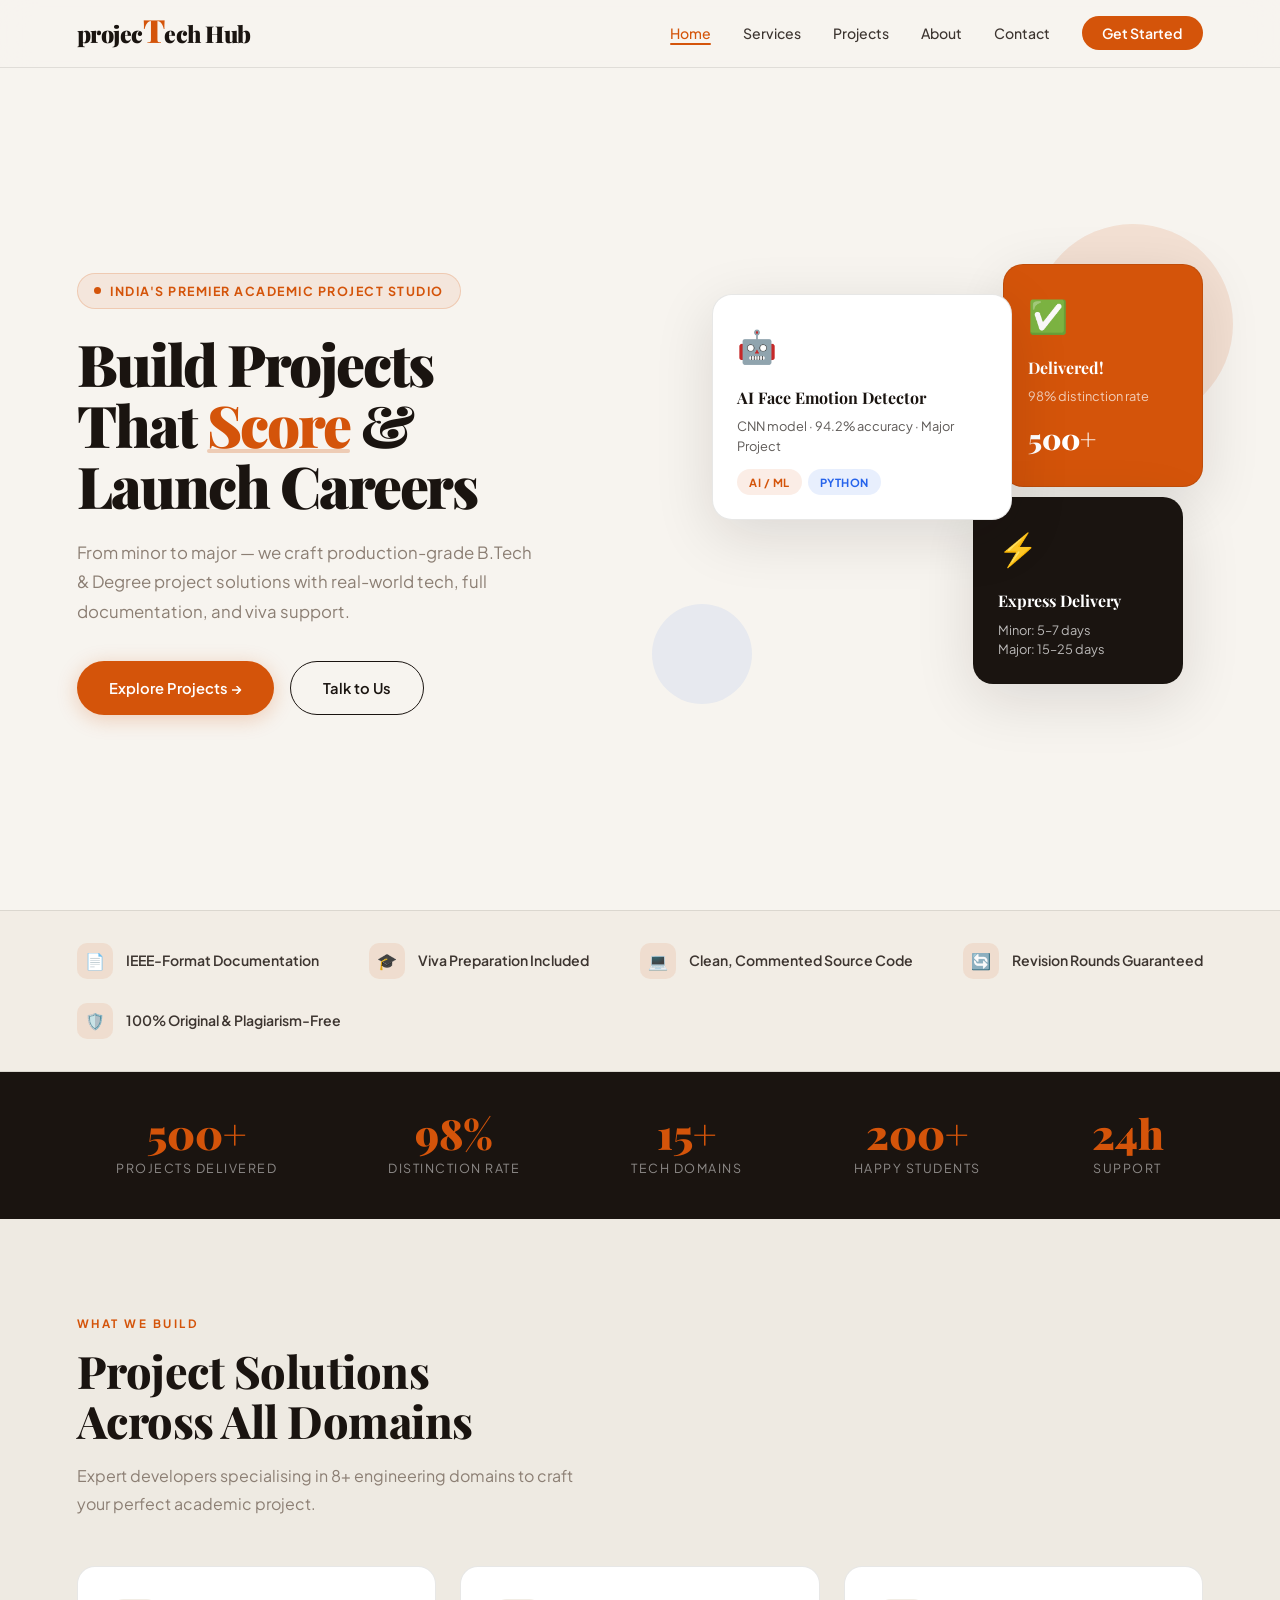
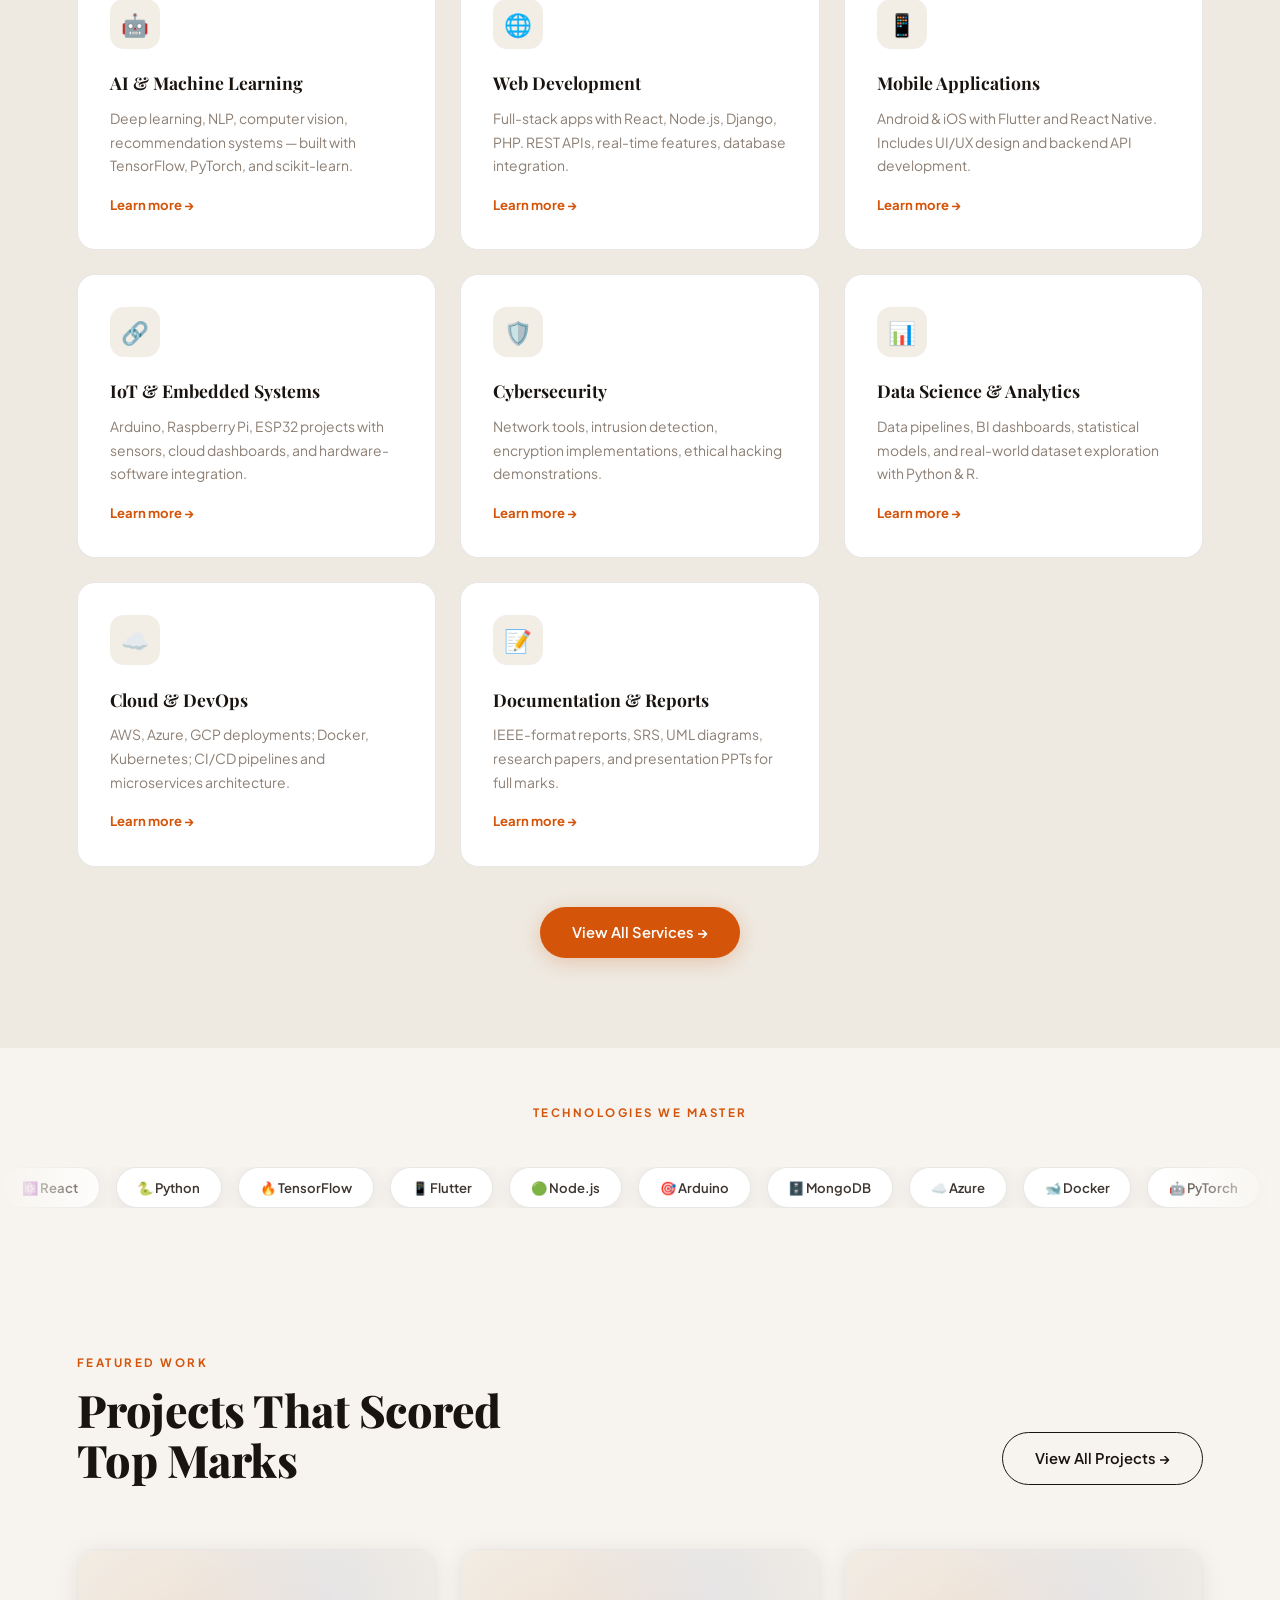
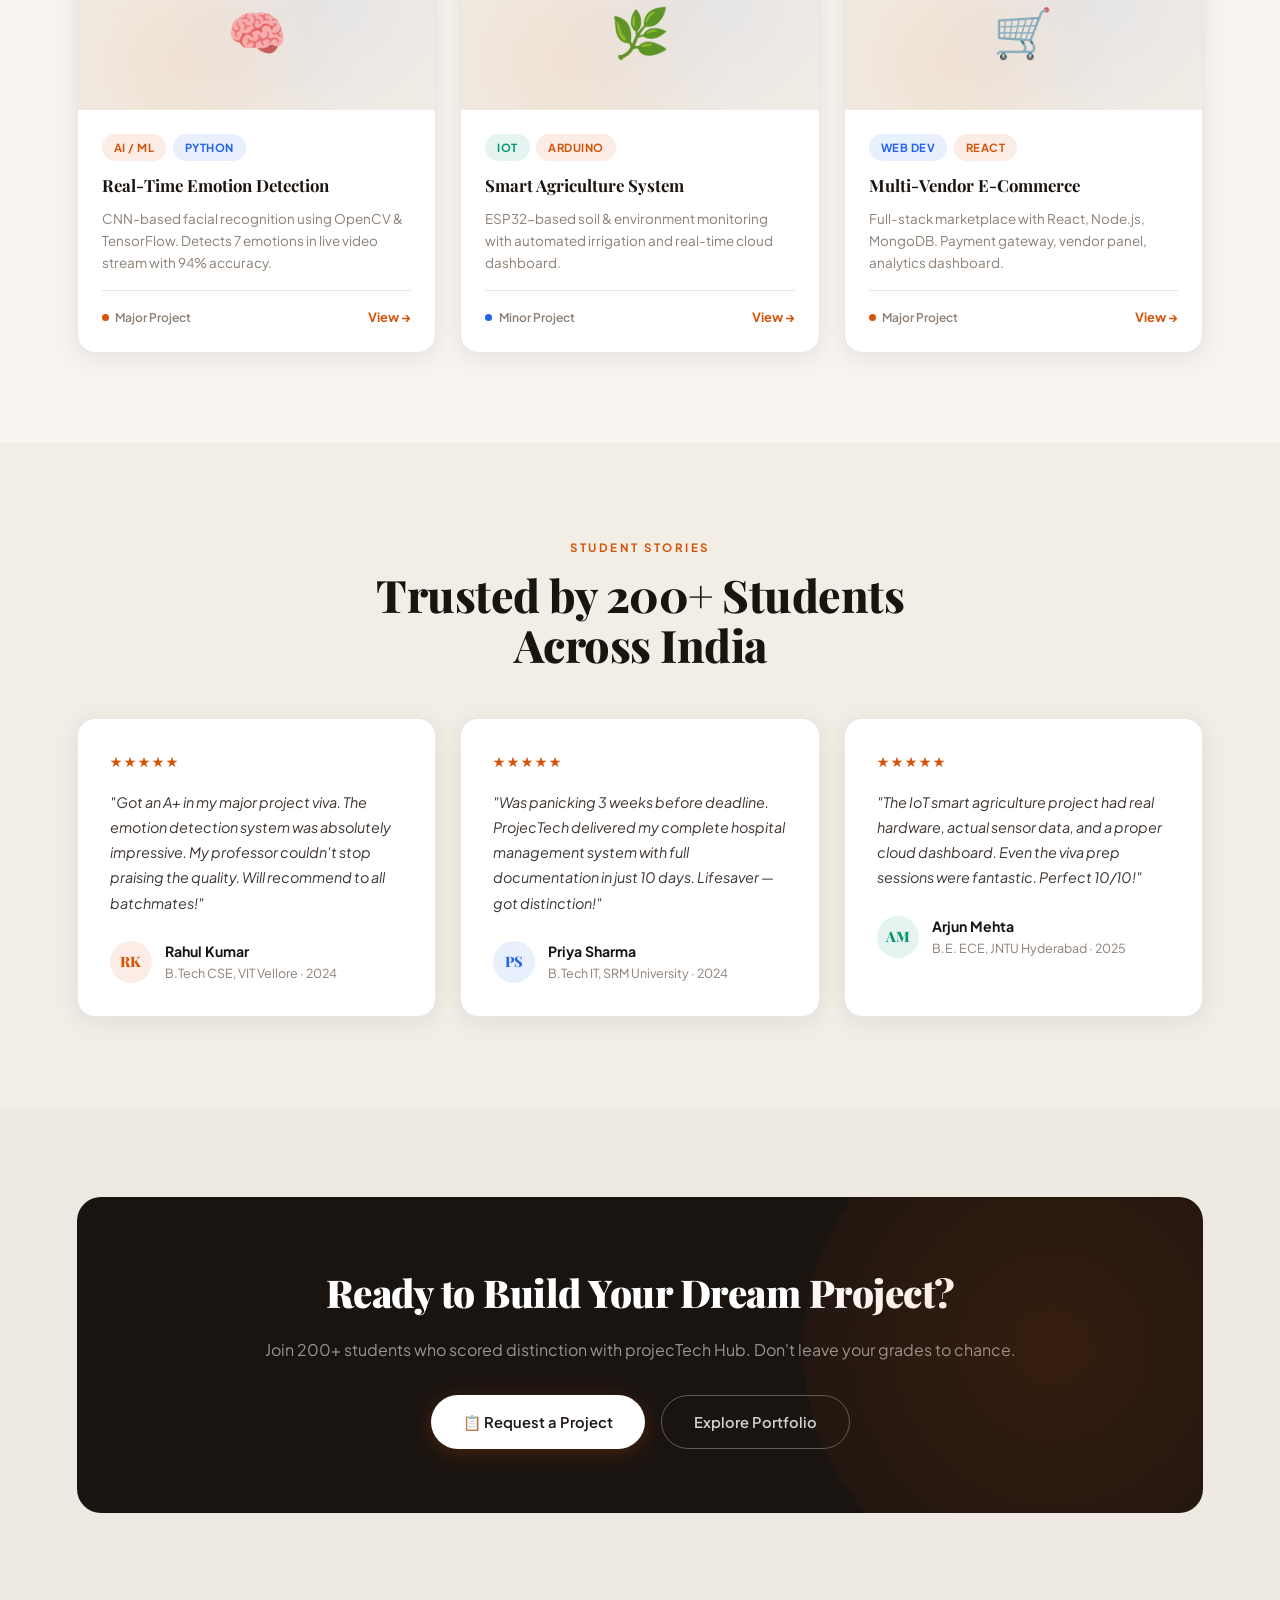
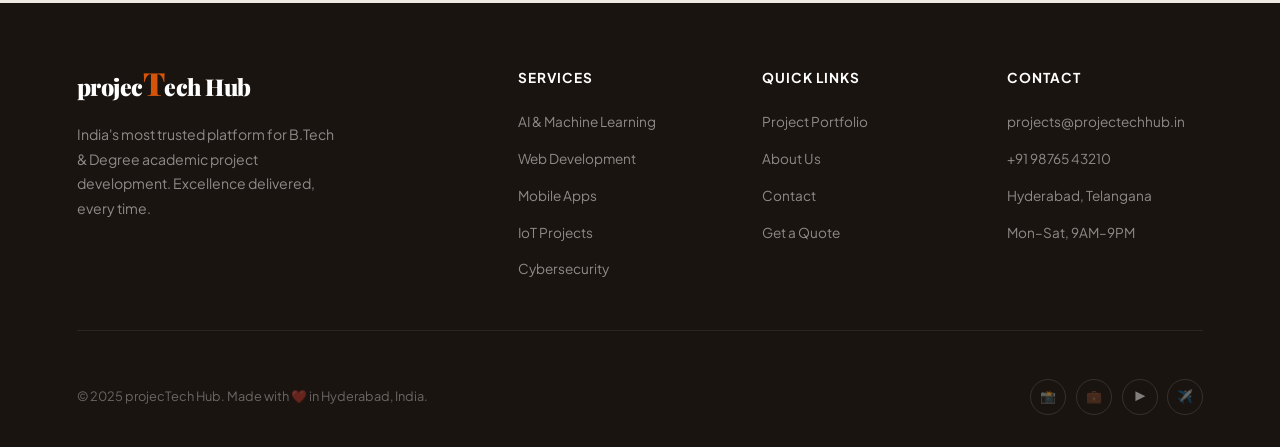
==== index.html @ 81f5f164 "Add files via upload" ====
<!DOCTYPE html>
<html lang="en">
<head>
<meta charset="UTF-8">
<meta name="viewport" content="width=device-width, initial-scale=1.0">
<title>projecTech Hub — B.Tech & Degree Project Solutions</title>
<link rel="stylesheet" href="style.css">
<style>
/* ── HERO ── */
.hero {
  min-height: calc(100vh - 68px);
  display: grid;
  grid-template-columns: 1fr 1fr;
  align-items: center;
  gap: 4rem;
  padding: 80px 6% 80px;
  max-width: 1300px;
  margin: 0 auto;
}
.hero-left { position: relative; }
.hero-eyebrow {
  display: inline-flex;
  align-items: center;
  gap: 0.6rem;
  background: rgba(212,84,10,0.08);
  border: 1px solid rgba(212,84,10,0.2);
  border-radius: 50px;
  padding: 0.4rem 1rem;
  font-size: 0.78rem;
  font-weight: 700;
  color: var(--accent);
  text-transform: uppercase;
  letter-spacing: 1.5px;
  margin-bottom: 1.5rem;
  animation: fadeUp 0.7s ease both;
}
.pulse { width: 7px; height: 7px; border-radius: 50%; background: var(--accent); animation: pulse 2s infinite; }
@keyframes pulse { 0%,100%{opacity:1;transform:scale(1)} 50%{opacity:0.4;transform:scale(0.8)} }

h1.hero-title {
  font-family: 'Playfair Display', serif;
  font-size: clamp(2.8rem, 4.5vw, 4.4rem);
  font-weight: 900;
  line-height: 1.06;
  letter-spacing: -2px;
  color: var(--ink);
  margin-bottom: 1.4rem;
  animation: fadeUp 0.7s 0.1s ease both;
}
h1.hero-title em {
  font-style: normal;
  color: var(--accent);
  position: relative;
  display: inline-block;
}
h1.hero-title em::after {
  content: '';
  position: absolute;
  bottom: 2px; left: 0; right: 0;
  height: 4px;
  background: var(--accent);
  opacity: 0.25;
  border-radius: 2px;
}

.hero-sub {
  color: var(--muted);
  font-size: 1.05rem;
  line-height: 1.75;
  max-width: 460px;
  margin-bottom: 2.2rem;
  animation: fadeUp 0.7s 0.2s ease both;
  font-weight: 400;
}
.hero-btns { display: flex; gap: 1rem; flex-wrap: wrap; animation: fadeUp 0.7s 0.3s ease both; }

/* hero right visual */
.hero-visual {
  position: relative;
  animation: fadeUp 0.9s 0.2s ease both;
}
.hero-card-stack {
  position: relative;
  height: 460px;
}
.hcard {
  position: absolute;
  background: var(--surface);
  border: 1px solid var(--border);
  border-radius: 20px;
  padding: 1.5rem;
  box-shadow: var(--shadow-lg);
  transition: transform 0.5s ease;
}
.hcard:hover { transform: scale(1.02); }
.hcard-main {
  width: 300px;
  top: 30px; left: 40px;
  z-index: 3;
}
.hcard-float1 {
  width: 200px;
  top: 0; right: 0;
  z-index: 2;
  background: var(--accent);
  color: #fff;
}
.hcard-float2 {
  width: 210px;
  bottom: 40px; right: 20px;
  z-index: 2;
  background: var(--ink);
  color: #fff;
}
.hcard-icon { font-size: 2rem; margin-bottom: 0.8rem; }
.hcard h4 { font-family: 'Playfair Display', serif; font-size: 1rem; font-weight: 700; margin-bottom: 0.4rem; }
.hcard p { font-size: 0.8rem; opacity: 0.7; line-height: 1.5; }
.hcard-stat { font-family: 'Playfair Display', serif; font-size: 1.8rem; font-weight: 900; margin-top: 0.5rem; }

/* floating dots deco */
.deco-dot {
  position: absolute;
  border-radius: 50%;
  opacity: 0.12;
  background: var(--accent);
  pointer-events: none;
}

@keyframes fadeUp { from{opacity:0;transform:translateY(22px)} to{opacity:1;transform:translateY(0)} }

/* ── HIGHLIGHTS BAR ── */
.highlights-bar {
  background: var(--surface2);
  padding: 2rem 6%;
  border-top: 1px solid var(--border);
  border-bottom: 1px solid var(--border);
}
.highlights-inner {
  max-width: 1200px;
  margin: 0 auto;
  display: flex;
  justify-content: space-between;
  align-items: center;
  flex-wrap: wrap;
  gap: 1.5rem;
}
.hl-item {
  display: flex;
  align-items: center;
  gap: 0.8rem;
  font-size: 0.88rem;
  font-weight: 600;
  color: var(--ink2);
}
.hl-icon {
  width: 36px; height: 36px;
  border-radius: 10px;
  background: rgba(212,84,10,0.1);
  display: flex;
  align-items: center;
  justify-content: center;
  font-size: 1rem;
  flex-shrink: 0;
}

/* ── SERVICES OVERVIEW ── */
.services-grid {
  display: grid;
  grid-template-columns: repeat(auto-fill, minmax(270px, 1fr));
  gap: 1.5rem;
  margin-top: 3rem;
}
.service-card {
  background: var(--surface);
  border: 1px solid var(--border);
  border-radius: 18px;
  padding: 2rem;
  transition: all 0.28s;
  position: relative;
  overflow: hidden;
}
.service-card::before {
  content: '';
  position: absolute;
  bottom: 0; left: 0; right: 0;
  height: 3px;
  background: linear-gradient(90deg, var(--accent), transparent);
  transform: scaleX(0);
  transform-origin: left;
  transition: transform 0.3s;
}
.service-card:hover { box-shadow: var(--shadow-lg); transform: translateY(-4px); }
.service-card:hover::before { transform: scaleX(1); }
.svc-icon {
  width: 50px; height: 50px;
  border-radius: 14px;
  display: flex;
  align-items: center;
  justify-content: center;
  font-size: 1.4rem;
  margin-bottom: 1.2rem;
  background: var(--surface2);
}
.service-card h3 { font-family: 'Playfair Display', serif; font-size: 1.1rem; font-weight: 700; margin-bottom: 0.6rem; }
.service-card p { color: var(--muted); font-size: 0.87rem; line-height: 1.7; }
.svc-link { display: inline-flex; align-items: center; gap: 0.3rem; color: var(--accent); font-size: 0.82rem; font-weight: 700; margin-top: 1rem; text-decoration: none; }
.svc-link:hover { gap: 0.6rem; }

/* ── FEATURED PROJECTS ── */
.projects-row {
  display: grid;
  grid-template-columns: repeat(auto-fill, minmax(310px, 1fr));
  gap: 1.5rem;
  margin-top: 3rem;
}
.proj-card {
  background: var(--surface);
  border: 1px solid var(--border);
  border-radius: 18px;
  overflow: hidden;
  box-shadow: var(--shadow);
  transition: transform 0.28s, box-shadow 0.28s;
}
.proj-card:hover { transform: translateY(-5px); box-shadow: var(--shadow-lg); }
.proj-thumb {
  height: 160px;
  display: flex;
  align-items: center;
  justify-content: center;
  font-size: 3rem;
  background: var(--surface2);
  position: relative;
  overflow: hidden;
}
.proj-thumb-pattern {
  position: absolute;
  inset: 0;
  background-image: radial-gradient(circle at 30% 70%, rgba(212,84,10,0.08) 0%, transparent 60%),
                    radial-gradient(circle at 70% 30%, rgba(37,99,235,0.06) 0%, transparent 60%);
}
.proj-body { padding: 1.5rem; }
.proj-tags { display: flex; gap: 0.4rem; flex-wrap: wrap; margin-bottom: 0.7rem; }
.proj-body h3 { font-family: 'Playfair Display', serif; font-size: 1.05rem; font-weight: 700; margin-bottom: 0.5rem; }
.proj-body p { color: var(--muted); font-size: 0.84rem; line-height: 1.65; }
.proj-footer { display: flex; justify-content: space-between; align-items: center; margin-top: 1rem; padding-top: 1rem; border-top: 1px solid var(--border); }

/* ── TESTIMONIAL STRIP ── */
.testi-grid {
  display: grid;
  grid-template-columns: repeat(auto-fill, minmax(300px, 1fr));
  gap: 1.5rem;
  margin-top: 3rem;
}
.testi-card {
  background: var(--surface);
  border: 1px solid var(--border);
  border-radius: 18px;
  padding: 2rem;
  box-shadow: var(--shadow);
}
.stars { color: var(--accent); font-size: 0.85rem; letter-spacing: 2px; margin-bottom: 1rem; }
.testi-text { color: var(--ink2); font-size: 0.9rem; line-height: 1.75; margin-bottom: 1.5rem; font-style: italic; }
.testi-author { display: flex; align-items: center; gap: 0.8rem; }
.author-av {
  width: 42px; height: 42px;
  border-radius: 50%;
  display: flex;
  align-items: center;
  justify-content: center;
  font-weight: 800;
  font-size: 0.9rem;
  font-family: 'Playfair Display', serif;
  flex-shrink: 0;
}
.author-name { font-weight: 700; font-size: 0.88rem; }
.author-info { color: var(--muted); font-size: 0.78rem; }

/* ── CTA BLOCK ── */
.cta-block {
  background: var(--ink);
  border-radius: 24px;
  padding: 4rem 3rem;
  text-align: center;
  position: relative;
  overflow: hidden;
}
.cta-block::before {
  content: '';
  position: absolute;
  width: 500px; height: 500px;
  background: radial-gradient(circle, rgba(212,84,10,0.15), transparent);
  top: -100px; right: -100px;
  border-radius: 50%;
  pointer-events: none;
}
.cta-block h2 { font-family: 'Playfair Display', serif; font-size: clamp(1.8rem,3vw,2.6rem); font-weight: 900; color: #fff; margin-bottom: 0.8rem; letter-spacing:-0.5px; }
.cta-block p { color: rgba(255,255,255,0.55); margin-bottom: 2rem; }
.cta-btns { display: flex; gap: 1rem; justify-content: center; flex-wrap: wrap; }
.btn-white { background: #fff; color: var(--ink) !important; }
.btn-white:hover { background: #f0ebe4; }
.btn-ghost { border-color: rgba(255,255,255,0.3) !important; color: rgba(255,255,255,0.8) !important; }
.btn-ghost:hover { background: rgba(255,255,255,0.08) !important; color: #fff !important; }

/* ── HOME SECTIONS BG ── */
#services { background: var(--bg2); }
#testimonials { background: var(--surface2); }

@media(max-width:900px) {
  .hero { grid-template-columns: 1fr; padding: 50px 5%; gap: 3rem; }
  .hero-card-stack { height: 320px; }
  .hcard-main { width: 240px; left: 0; }
  .hcard-float1 { width: 160px; }
  .hcard-float2 { width: 170px; right: 0; }
}
</style>
</head>
<body>
<!-- NAV -->
<nav>
  <a href="index.html" class="logo"><span class="small">projec</span><span class="BIG">T</span><span class="small">ech</span>&nbsp;<span class="hub">Hub</span></a>
  <ul class="nav-links">
    <li><a href="index.html" class="active">Home</a></li>
    <li><a href="services.html">Services</a></li>
    <li><a href="projects.html">Projects</a></li>
    <li><a href="about.html">About</a></li>
    <li><a href="contact.html">Contact</a></li>
    <li><a href="contact.html" class="nav-cta">Get Started</a></li>
  </ul>
  <div class="hamburger"><span></span><span></span><span></span></div>
</nav>

<div class="page">

  <!-- HERO -->
  <div style="background: var(--bg); padding-top: 10px;">
    <div class="hero">
      <div class="hero-left">
        <div class="hero-eyebrow"><span class="pulse"></span> India's Premier Academic Project Studio</div>
        <h1 class="hero-title">Build Projects<br>That <em>Score</em> &<br>Launch Careers</h1>
        <p class="hero-sub">From minor to major — we craft production-grade B.Tech & Degree project solutions with real-world tech, full documentation, and viva support.</p>
        <div class="hero-btns">
          <a href="projects.html" class="btn-primary">Explore Projects →</a>
          <a href="contact.html" class="btn-outline">Talk to Us</a>
        </div>
      </div>
      <div class="hero-visual">
        <div class="deco-dot" style="width:200px;height:200px;top:-40px;right:-30px;"></div>
        <div class="deco-dot" style="width:100px;height:100px;bottom:20px;left:-20px;opacity:0.07;background:var(--accent2)"></div>
        <div class="hero-card-stack">
          <div class="hcard hcard-main">
            <div class="hcard-icon">🤖</div>
            <h4>AI Face Emotion Detector</h4>
            <p>CNN model · 94.2% accuracy · Major Project</p>
            <div style="display:flex;gap:0.4rem;margin-top:0.8rem">
              <span class="tag tag-orange">AI / ML</span>
              <span class="tag tag-blue">Python</span>
            </div>
          </div>
          <div class="hcard hcard-float1">
            <div class="hcard-icon">✅</div>
            <h4>Delivered!</h4>
            <p>98% distinction rate</p>
            <div class="hcard-stat">500+</div>
          </div>
          <div class="hcard hcard-float2">
            <div class="hcard-icon">⚡</div>
            <h4>Express Delivery</h4>
            <p>Minor: 5–7 days<br>Major: 15–25 days</p>
          </div>
        </div>
      </div>
    </div>
  </div>

  <!-- HIGHLIGHTS BAR -->
  <div class="highlights-bar">
    <div class="highlights-inner">
      <div class="hl-item"><div class="hl-icon">📄</div> IEEE-Format Documentation</div>
      <div class="hl-item"><div class="hl-icon">🎓</div> Viva Preparation Included</div>
      <div class="hl-item"><div class="hl-icon">💻</div> Clean, Commented Source Code</div>
      <div class="hl-item"><div class="hl-icon">🔄</div> Revision Rounds Guaranteed</div>
      <div class="hl-item"><div class="hl-icon">🛡️</div> 100% Original & Plagiarism-Free</div>
    </div>
  </div>

  <!-- STATS -->
  <div class="stat-strip">
    <div class="stat-item"><span class="stat-num">500+</span><div class="stat-label">Projects Delivered</div></div>
    <div class="stat-item"><span class="stat-num">98%</span><div class="stat-label">Distinction Rate</div></div>
    <div class="stat-item"><span class="stat-num">15+</span><div class="stat-label">Tech Domains</div></div>
    <div class="stat-item"><span class="stat-num">200+</span><div class="stat-label">Happy Students</div></div>
    <div class="stat-item"><span class="stat-num">24h</span><div class="stat-label">Support</div></div>
  </div>

  <!-- SERVICES OVERVIEW -->
  <section id="services">
    <div class="container">
      <div class="reveal">
        <span class="section-tag">What We Build</span>
        <h2 class="section-title">Project Solutions<br>Across All Domains</h2>
        <p class="section-sub">Expert developers specialising in 8+ engineering domains to craft your perfect academic project.</p>
      </div>
      <div class="services-grid">
        <div class="service-card reveal">
          <div class="svc-icon">🤖</div>
          <h3>AI & Machine Learning</h3>
          <p>Deep learning, NLP, computer vision, recommendation systems — built with TensorFlow, PyTorch, and scikit-learn.</p>
          <a href="services.html" class="svc-link">Learn more →</a>
        </div>
        <div class="service-card reveal">
          <div class="svc-icon">🌐</div>
          <h3>Web Development</h3>
          <p>Full-stack apps with React, Node.js, Django, PHP. REST APIs, real-time features, database integration.</p>
          <a href="services.html" class="svc-link">Learn more →</a>
        </div>
        <div class="service-card reveal">
          <div class="svc-icon">📱</div>
          <h3>Mobile Applications</h3>
          <p>Android & iOS with Flutter and React Native. Includes UI/UX design and backend API development.</p>
          <a href="services.html" class="svc-link">Learn more →</a>
        </div>
        <div class="service-card reveal">
          <div class="svc-icon">🔗</div>
          <h3>IoT & Embedded Systems</h3>
          <p>Arduino, Raspberry Pi, ESP32 projects with sensors, cloud dashboards, and hardware-software integration.</p>
          <a href="services.html" class="svc-link">Learn more →</a>
        </div>
        <div class="service-card reveal">
          <div class="svc-icon">🛡️</div>
          <h3>Cybersecurity</h3>
          <p>Network tools, intrusion detection, encryption implementations, ethical hacking demonstrations.</p>
          <a href="services.html" class="svc-link">Learn more →</a>
        </div>
        <div class="service-card reveal">
          <div class="svc-icon">📊</div>
          <h3>Data Science & Analytics</h3>
          <p>Data pipelines, BI dashboards, statistical models, and real-world dataset exploration with Python & R.</p>
          <a href="services.html" class="svc-link">Learn more →</a>
        </div>
        <div class="service-card reveal">
          <div class="svc-icon">☁️</div>
          <h3>Cloud & DevOps</h3>
          <p>AWS, Azure, GCP deployments; Docker, Kubernetes; CI/CD pipelines and microservices architecture.</p>
          <a href="services.html" class="svc-link">Learn more →</a>
        </div>
        <div class="service-card reveal">
          <div class="svc-icon">📝</div>
          <h3>Documentation & Reports</h3>
          <p>IEEE-format reports, SRS, UML diagrams, research papers, and presentation PPTs for full marks.</p>
          <a href="services.html" class="svc-link">Learn more →</a>
        </div>
      </div>
      <div style="text-align:center;margin-top:2.5rem">
        <a href="services.html" class="btn-primary">View All Services →</a>
      </div>
    </div>
  </section>

  <!-- TECH MARQUEE -->
  <div style="padding:50px 0; background: var(--bg);">
    <div style="text-align:center;margin-bottom:2rem"><span class="section-tag">Technologies We Master</span></div>
    <div class="marquee-wrap">
      <div class="marquee-track">
        <div class="tech-pill">⚛️ React</div><div class="tech-pill">🐍 Python</div><div class="tech-pill">🔥 TensorFlow</div>
        <div class="tech-pill">📱 Flutter</div><div class="tech-pill">🟢 Node.js</div><div class="tech-pill">🎯 Arduino</div>
        <div class="tech-pill">🗄️ MongoDB</div><div class="tech-pill">☁️ Azure</div><div class="tech-pill">🐋 Docker</div>
        <div class="tech-pill">🤖 PyTorch</div><div class="tech-pill">📊 Power BI</div><div class="tech-pill">🅰️ Angular</div>
        <div class="tech-pill">📦 MySQL</div><div class="tech-pill">🔷 TypeScript</div><div class="tech-pill">☕ Java Spring</div>
        <!-- duplicate -->
        <div class="tech-pill">⚛️ React</div><div class="tech-pill">🐍 Python</div><div class="tech-pill">🔥 TensorFlow</div>
        <div class="tech-pill">📱 Flutter</div><div class="tech-pill">🟢 Node.js</div><div class="tech-pill">🎯 Arduino</div>
        <div class="tech-pill">🗄️ MongoDB</div><div class="tech-pill">☁️ Azure</div><div class="tech-pill">🐋 Docker</div>
        <div class="tech-pill">🤖 PyTorch</div><div class="tech-pill">📊 Power BI</div><div class="tech-pill">🅰️ Angular</div>
        <div class="tech-pill">📦 MySQL</div><div class="tech-pill">🔷 TypeScript</div><div class="tech-pill">☕ Java Spring</div>
      </div>
    </div>
  </div>

  <!-- FEATURED PROJECTS -->
  <section style="background:var(--bg)">
    <div class="container">
      <div class="reveal" style="display:flex;justify-content:space-between;align-items:flex-end;flex-wrap:wrap;gap:1rem;margin-bottom:0">
        <div>
          <span class="section-tag">Featured Work</span>
          <h2 class="section-title">Projects That Scored<br>Top Marks</h2>
        </div>
        <a href="projects.html" class="btn-outline" style="margin-bottom:1rem">View All Projects →</a>
      </div>
      <div class="projects-row">
        <div class="proj-card reveal">
          <div class="proj-thumb" style="color:#d4540a">
            <div class="proj-thumb-pattern"></div>
            🧠
          </div>
          <div class="proj-body">
            <div class="proj-tags"><span class="tag tag-orange">AI / ML</span><span class="tag tag-blue">Python</span></div>
            <h3>Real-Time Emotion Detection</h3>
            <p>CNN-based facial recognition using OpenCV & TensorFlow. Detects 7 emotions in live video stream with 94% accuracy.</p>
            <div class="proj-footer">
              <span class="level-badge major"><span class="level-dot"></span> Major Project</span>
              <a href="projects.html" style="color:var(--accent);font-size:0.8rem;font-weight:700;text-decoration:none">View →</a>
            </div>
          </div>
        </div>
        <div class="proj-card reveal">
          <div class="proj-thumb" style="color:#059669">
            <div class="proj-thumb-pattern"></div>
            🌿
          </div>
          <div class="proj-body">
            <div class="proj-tags"><span class="tag tag-green">IoT</span><span class="tag tag-orange">Arduino</span></div>
            <h3>Smart Agriculture System</h3>
            <p>ESP32-based soil & environment monitoring with automated irrigation and real-time cloud dashboard.</p>
            <div class="proj-footer">
              <span class="level-badge minor"><span class="level-dot"></span> Minor Project</span>
              <a href="projects.html" style="color:var(--accent);font-size:0.8rem;font-weight:700;text-decoration:none">View →</a>
            </div>
          </div>
        </div>
        <div class="proj-card reveal">
          <div class="proj-thumb" style="color:#2563eb">
            <div class="proj-thumb-pattern"></div>
            🛒
          </div>
          <div class="proj-body">
            <div class="proj-tags"><span class="tag tag-blue">Web Dev</span><span class="tag tag-orange">React</span></div>
            <h3>Multi-Vendor E-Commerce</h3>
            <p>Full-stack marketplace with React, Node.js, MongoDB. Payment gateway, vendor panel, analytics dashboard.</p>
            <div class="proj-footer">
              <span class="level-badge major"><span class="level-dot"></span> Major Project</span>
              <a href="projects.html" style="color:var(--accent);font-size:0.8rem;font-weight:700;text-decoration:none">View →</a>
            </div>
          </div>
        </div>
      </div>
    </div>
  </section>

  <!-- TESTIMONIALS -->
  <section id="testimonials">
    <div class="container">
      <div class="reveal" style="text-align:center;max-width:560px;margin:0 auto 0">
        <span class="section-tag">Student Stories</span>
        <h2 class="section-title">Trusted by 200+ Students<br>Across India</h2>
      </div>
      <div class="testi-grid">
        <div class="testi-card reveal">
          <div class="stars">★★★★★</div>
          <p class="testi-text">"Got an A+ in my major project viva. The emotion detection system was absolutely impressive. My professor couldn't stop praising the quality. Will recommend to all batchmates!"</p>
          <div class="testi-author">
            <div class="author-av" style="background:rgba(212,84,10,0.1);color:var(--accent)">RK</div>
            <div><div class="author-name">Rahul Kumar</div><div class="author-info">B.Tech CSE, VIT Vellore · 2024</div></div>
          </div>
        </div>
        <div class="testi-card reveal">
          <div class="stars">★★★★★</div>
          <p class="testi-text">"Was panicking 3 weeks before deadline. ProjecTech delivered my complete hospital management system with full documentation in just 10 days. Lifesaver — got distinction!"</p>
          <div class="testi-author">
            <div class="author-av" style="background:rgba(37,99,235,0.1);color:var(--accent2)">PS</div>
            <div><div class="author-name">Priya Sharma</div><div class="author-info">B.Tech IT, SRM University · 2024</div></div>
          </div>
        </div>
        <div class="testi-card reveal">
          <div class="stars">★★★★★</div>
          <p class="testi-text">"The IoT smart agriculture project had real hardware, actual sensor data, and a proper cloud dashboard. Even the viva prep sessions were fantastic. Perfect 10/10!"</p>
          <div class="testi-author">
            <div class="author-av" style="background:rgba(5,150,105,0.1);color:var(--accent3)">AM</div>
            <div><div class="author-name">Arjun Mehta</div><div class="author-info">B.E. ECE, JNTU Hyderabad · 2025</div></div>
          </div>
        </div>
      </div>
    </div>
  </section>

  <!-- CTA -->
  <section style="background:var(--bg2)">
    <div class="container">
      <div class="cta-block reveal">
        <h2>Ready to Build Your Dream Project?</h2>
        <p>Join 200+ students who scored distinction with projecTech Hub. Don't leave your grades to chance.</p>
        <div class="cta-btns">
          <a href="contact.html" class="btn-primary btn-white" style="color:var(--ink)">📋 Request a Project</a>
          <a href="projects.html" class="btn-outline btn-ghost">Explore Portfolio</a>
        </div>
      </div>
    </div>
  </section>

</div>

<!-- FOOTER -->
<footer>
  <div class="footer-inner">
    <div class="footer-grid">
      <div class="footer-brand">
        <a href="index.html" class="logo"><span class="small">projec</span><span class="BIG">T</span><span class="small">ech</span>&nbsp;<span class="hub" style="color:#fff">Hub</span></a>
        <p>India's most trusted platform for B.Tech & Degree academic project development. Excellence delivered, every time.</p>
      </div>
      <div>
        <h5>Services</h5>
        <ul>
          <li><a href="services.html">AI & Machine Learning</a></li>
          <li><a href="services.html">Web Development</a></li>
          <li><a href="services.html">Mobile Apps</a></li>
          <li><a href="services.html">IoT Projects</a></li>
          <li><a href="services.html">Cybersecurity</a></li>
        </ul>
      </div>
      <div>
        <h5>Quick Links</h5>
        <ul>
          <li><a href="projects.html">Project Portfolio</a></li>
          <li><a href="about.html">About Us</a></li>
          <li><a href="contact.html">Contact</a></li>
          <li><a href="contact.html">Get a Quote</a></li>
        </ul>
      </div>
      <div>
        <h5>Contact</h5>
        <ul>
          <li><a href="#">projects@projectechhub.in</a></li>
          <li><a href="#">+91 98765 43210</a></li>
          <li><a href="#">Hyderabad, Telangana</a></li>
          <li><a href="#">Mon–Sat, 9AM–9PM</a></li>
        </ul>
      </div>
    </div>
    <div class="footer-bottom">
      <span>© 2025 projecTech Hub. Made with ❤️ in Hyderabad, India.</span>
      <div class="social-links">
        <a href="#">📸</a><a href="#">💼</a><a href="#">▶️</a><a href="#">✈️</a>
      </div>
    </div>
  </div>
</footer>

<script src="main.js"></script>
</body>
</html>
---- style.css ----
@import url('https://fonts.googleapis.com/css2?family=Playfair+Display:wght@700;800;900&family=Plus+Jakarta+Sans:wght@300;400;500;600;700&display=swap');

:root {
  --white: #ffffff;
  --bg: #f7f4ef;
  --bg2: #eeeae2;
  --surface: #ffffff;
  --surface2: #f2ede5;
  --ink: #1a1410;
  --ink2: #3d3530;
  --muted: #8c7f74;
  --accent: #d4540a;
  --accent2: #2563eb;
  --accent3: #059669;
  --border: rgba(26,20,16,0.1);
  --shadow: 0 4px 24px rgba(26,20,16,0.08);
  --shadow-lg: 0 16px 60px rgba(26,20,16,0.12);
}

*, *::before, *::after { margin:0; padding:0; box-sizing:border-box; }
html { scroll-behavior:smooth; }

body {
  font-family: 'Plus Jakarta Sans', sans-serif;
  background: var(--bg);
  color: var(--ink);
  overflow-x: hidden;
  line-height: 1.65;
}

/* ── NAV ── */
nav {
  position: fixed;
  top: 0; left: 0; right: 0;
  z-index: 200;
  height: 68px;
  display: flex;
  align-items: center;
  justify-content: space-between;
  padding: 0 6%;
  background: rgba(247,244,239,0.92);
  backdrop-filter: blur(16px);
  border-bottom: 1px solid var(--border);
  transition: box-shadow 0.3s;
}
nav.scrolled { box-shadow: var(--shadow); }

.logo {
  font-family: 'Playfair Display', serif;
  font-size: 1.45rem;
  font-weight: 900;
  color: var(--ink);
  text-decoration: none;
  letter-spacing: -0.5px;
  display: flex;
  align-items: baseline;
  gap: 0;
}
.logo .small { font-size: 1.45rem; }
.logo .BIG {
  font-size: 2rem;
  color: var(--accent);
  line-height: 1;
  display: inline-block;
  margin-bottom: -4px;
}
.logo .hub { color: var(--ink); font-size:1.45rem }

.nav-links {
  display: flex;
  align-items: center;
  gap: 2rem;
  list-style: none;
}
.nav-links a {
  text-decoration: none;
  color: var(--ink2);
  font-size: 0.88rem;
  font-weight: 500;
  transition: color 0.2s;
  position: relative;
}
.nav-links a::after {
  content: '';
  position: absolute;
  bottom: -3px; left: 0; right: 0;
  height: 2px;
  background: var(--accent);
  transform: scaleX(0);
  transition: transform 0.2s;
  border-radius: 2px;
}
.nav-links a:hover { color: var(--accent); }
.nav-links a:hover::after, .nav-links a.active::after { transform: scaleX(1); }
.nav-links a.active { color: var(--accent); }

.nav-cta {
  background: var(--accent) !important;
  color: #fff !important;
  padding: 0.5rem 1.3rem !important;
  border-radius: 50px;
  font-weight: 600 !important;
}
.nav-cta::after { display: none !important; }
.nav-cta:hover { background: #b84508 !important; color: #fff !important; box-shadow: 0 4px 16px rgba(212,84,10,0.35); }

.hamburger { display: none; flex-direction: column; gap: 5px; cursor: pointer; padding: 4px; }
.hamburger span { display: block; width: 22px; height: 2px; background: var(--ink); border-radius: 2px; transition: all 0.3s; }

/* ── PAGE WRAPPER ── */
.page { padding-top: 68px; min-height: 100vh; }

/* ── SECTION COMMON ── */
section { padding: 90px 6%; }
.container { max-width: 1200px; margin: 0 auto; }
.section-tag {
  display: inline-block;
  font-size: 0.72rem;
  font-weight: 700;
  text-transform: uppercase;
  letter-spacing: 2.5px;
  color: var(--accent);
  margin-bottom: 0.8rem;
}
.section-title {
  font-family: 'Playfair Display', serif;
  font-size: clamp(2rem, 3.5vw, 3rem);
  font-weight: 800;
  line-height: 1.12;
  color: var(--ink);
  letter-spacing: -0.5px;
  margin-bottom: 1rem;
}
.section-sub {
  color: var(--muted);
  font-size: 1rem;
  font-weight: 400;
  max-width: 520px;
  line-height: 1.75;
}

/* ── BUTTONS ── */
.btn-primary {
  display: inline-flex;
  align-items: center;
  gap: 0.5rem;
  background: var(--accent);
  color: #fff;
  padding: 0.85rem 2rem;
  border-radius: 50px;
  font-weight: 600;
  font-size: 0.92rem;
  text-decoration: none;
  transition: all 0.22s;
  box-shadow: 0 4px 20px rgba(212,84,10,0.25);
  border: none;
  cursor: pointer;
  font-family: 'Plus Jakarta Sans', sans-serif;
}
.btn-primary:hover { background: #b84508; transform: translateY(-2px); box-shadow: 0 8px 28px rgba(212,84,10,0.35); }

.btn-outline {
  display: inline-flex;
  align-items: center;
  gap: 0.5rem;
  border: 1.5px solid var(--ink);
  color: var(--ink);
  padding: 0.85rem 2rem;
  border-radius: 50px;
  font-weight: 600;
  font-size: 0.92rem;
  text-decoration: none;
  transition: all 0.22s;
  background: transparent;
  cursor: pointer;
  font-family: 'Plus Jakarta Sans', sans-serif;
}
.btn-outline:hover { background: var(--ink); color: #fff; transform: translateY(-2px); }

/* ── CARDS ── */
.card {
  background: var(--surface);
  border: 1px solid var(--border);
  border-radius: 16px;
  padding: 2rem;
  box-shadow: var(--shadow);
  transition: transform 0.28s, box-shadow 0.28s;
}
.card:hover { transform: translateY(-5px); box-shadow: var(--shadow-lg); }

/* ── TAGS ── */
.tag {
  display: inline-block;
  padding: 0.25rem 0.75rem;
  border-radius: 50px;
  font-size: 0.7rem;
  font-weight: 700;
  text-transform: uppercase;
  letter-spacing: 0.5px;
}
.tag-orange { background: rgba(212,84,10,0.1); color: var(--accent); }
.tag-blue { background: rgba(37,99,235,0.1); color: var(--accent2); }
.tag-green { background: rgba(5,150,105,0.1); color: var(--accent3); }
.tag-brown { background: rgba(140,127,116,0.12); color: var(--muted); }

/* ── LEVEL BADGE ── */
.level-badge {
  display: inline-flex;
  align-items: center;
  gap: 0.4rem;
  font-size: 0.75rem;
  font-weight: 600;
  color: var(--muted);
}
.level-dot { width: 7px; height: 7px; border-radius: 50%; }
.major .level-dot { background: var(--accent); }
.minor .level-dot { background: var(--accent2); }

/* ── REVEAL ── */
.reveal { opacity:0; transform:translateY(28px); transition: opacity 0.7s ease, transform 0.7s ease; }
.reveal.visible { opacity:1; transform:translateY(0); }

/* ── FOOTER ── */
footer {
  background: var(--ink);
  color: rgba(255,255,255,0.7);
  padding: 4rem 6% 2rem;
}
.footer-inner {
  max-width: 1200px;
  margin: 0 auto;
}
.footer-grid {
  display: grid;
  grid-template-columns: 2fr 1fr 1fr 1fr;
  gap: 3rem;
  margin-bottom: 3rem;
  padding-bottom: 3rem;
  border-bottom: 1px solid rgba(255,255,255,0.08);
}
.footer-brand .logo { color: #fff; }
.footer-brand .BIG { color: var(--accent); }
.footer-brand p { color: rgba(255,255,255,0.5); font-size: 0.88rem; margin-top: 1rem; line-height: 1.75; max-width: 260px; }
footer h5 { color: #fff; font-size: 0.85rem; font-weight: 700; margin-bottom: 1.2rem; text-transform: uppercase; letter-spacing: 1px; }
footer ul { list-style: none; display: flex; flex-direction: column; gap: 0.65rem; }
footer ul li a { color: rgba(255,255,255,0.5); text-decoration: none; font-size: 0.85rem; transition: color 0.2s; }
footer ul li a:hover { color: var(--accent); }
.footer-bottom {
  display: flex;
  justify-content: space-between;
  align-items: center;
  flex-wrap: wrap;
  gap: 1rem;
  font-size: 0.8rem;
  color: rgba(255,255,255,0.35);
}
.social-links { display: flex; gap: 0.6rem; }
.social-links a {
  width: 36px; height: 36px;
  border-radius: 50%;
  border: 1px solid rgba(255,255,255,0.12);
  display: flex;
  align-items: center;
  justify-content: center;
  color: rgba(255,255,255,0.45);
  text-decoration: none;
  font-size: 0.8rem;
  transition: all 0.2s;
}
.social-links a:hover { border-color: var(--accent); color: var(--accent); }

/* ── HERO DIAGONAL ── */
.hero-diagonal {
  background: linear-gradient(160deg, var(--bg) 55%, var(--surface2) 55%);
}

/* ── DIVIDER ── */
.divider {
  height: 1px;
  background: var(--border);
  margin: 0 6%;
}

/* ── FORM ── */
.form-group { display: flex; flex-direction: column; gap: 0.4rem; margin-bottom: 1.2rem; }
.form-group label { font-size: 0.78rem; font-weight: 700; color: var(--ink2); text-transform: uppercase; letter-spacing: 0.5px; }
.form-group input, .form-group select, .form-group textarea {
  background: var(--bg);
  border: 1.5px solid var(--border);
  border-radius: 10px;
  padding: 0.8rem 1.1rem;
  color: var(--ink);
  font-family: 'Plus Jakarta Sans', sans-serif;
  font-size: 0.9rem;
  transition: border-color 0.2s, box-shadow 0.2s;
  outline: none;
  resize: vertical;
}
.form-group input:focus, .form-group select:focus, .form-group textarea:focus {
  border-color: var(--accent);
  box-shadow: 0 0 0 3px rgba(212,84,10,0.08);
}
.form-row { display: grid; grid-template-columns: 1fr 1fr; gap: 1rem; }

/* ── MARQUEE ── */
.marquee-wrap { overflow: hidden; position: relative; }
.marquee-wrap::before, .marquee-wrap::after {
  content: '';
  position: absolute;
  top: 0; bottom: 0;
  width: 120px;
  z-index: 2;
}
.marquee-wrap::before { left: 0; background: linear-gradient(90deg, var(--bg), transparent); }
.marquee-wrap::after { right: 0; background: linear-gradient(-90deg, var(--bg), transparent); }
.marquee-track { display: flex; gap: 1rem; animation: marquee 30s linear infinite; width: max-content; }
@keyframes marquee { from { transform: translateX(0); } to { transform: translateX(-50%); } }
.tech-pill {
  display: flex;
  align-items: center;
  gap: 0.5rem;
  padding: 0.55rem 1.3rem;
  border: 1.5px solid var(--border);
  border-radius: 50px;
  background: var(--surface);
  font-size: 0.82rem;
  font-weight: 600;
  color: var(--ink2);
  white-space: nowrap;
  box-shadow: var(--shadow);
}

/* ── STAT STRIP ── */
.stat-strip {
  display: flex;
  justify-content: space-around;
  align-items: center;
  background: var(--ink);
  padding: 2.5rem 6%;
  flex-wrap: wrap;
  gap: 2rem;
}
.stat-item { text-align: center; }
.stat-num {
  font-family: 'Playfair Display', serif;
  font-size: 2.6rem;
  font-weight: 900;
  color: var(--accent);
  display: block;
  line-height: 1;
}
.stat-label { font-size: 0.78rem; color: rgba(255,255,255,0.5); text-transform: uppercase; letter-spacing: 1.5px; margin-top: 0.3rem; }

@media(max-width:900px) {
  .footer-grid { grid-template-columns: 1fr 1fr; }
  .hamburger { display: flex; }
  .nav-links { 
    display: none;
    position: fixed;
    top: 68px; left: 0; right: 0;
    background: var(--bg);
    flex-direction: column;
    padding: 2rem 6%;
    gap: 1.5rem;
    border-bottom: 1px solid var(--border);
    box-shadow: var(--shadow-lg);
  }
  .nav-links.open { display: flex; }
  .form-row { grid-template-columns: 1fr; }
}
@media(max-width:600px) {
  .footer-grid { grid-template-columns: 1fr; }
  section { padding: 60px 5%; }
  nav { padding: 0 5%; }
}
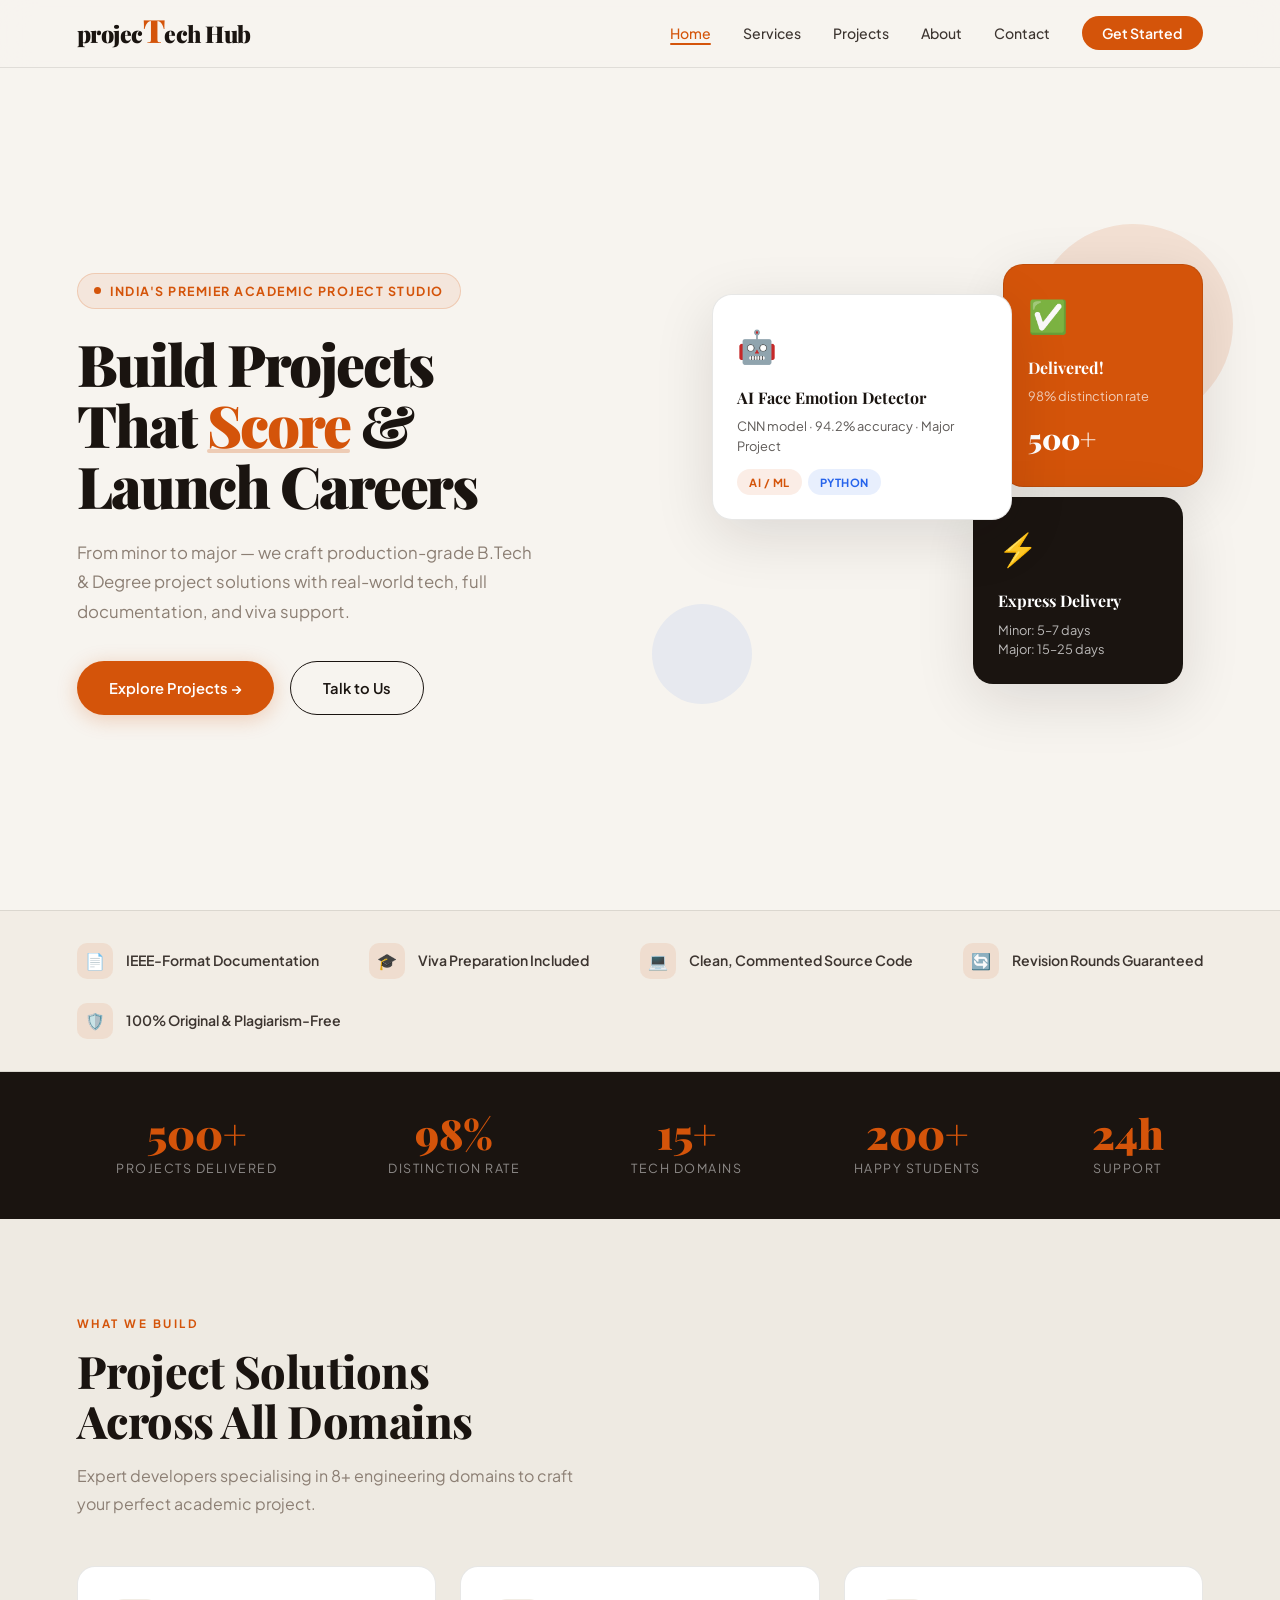
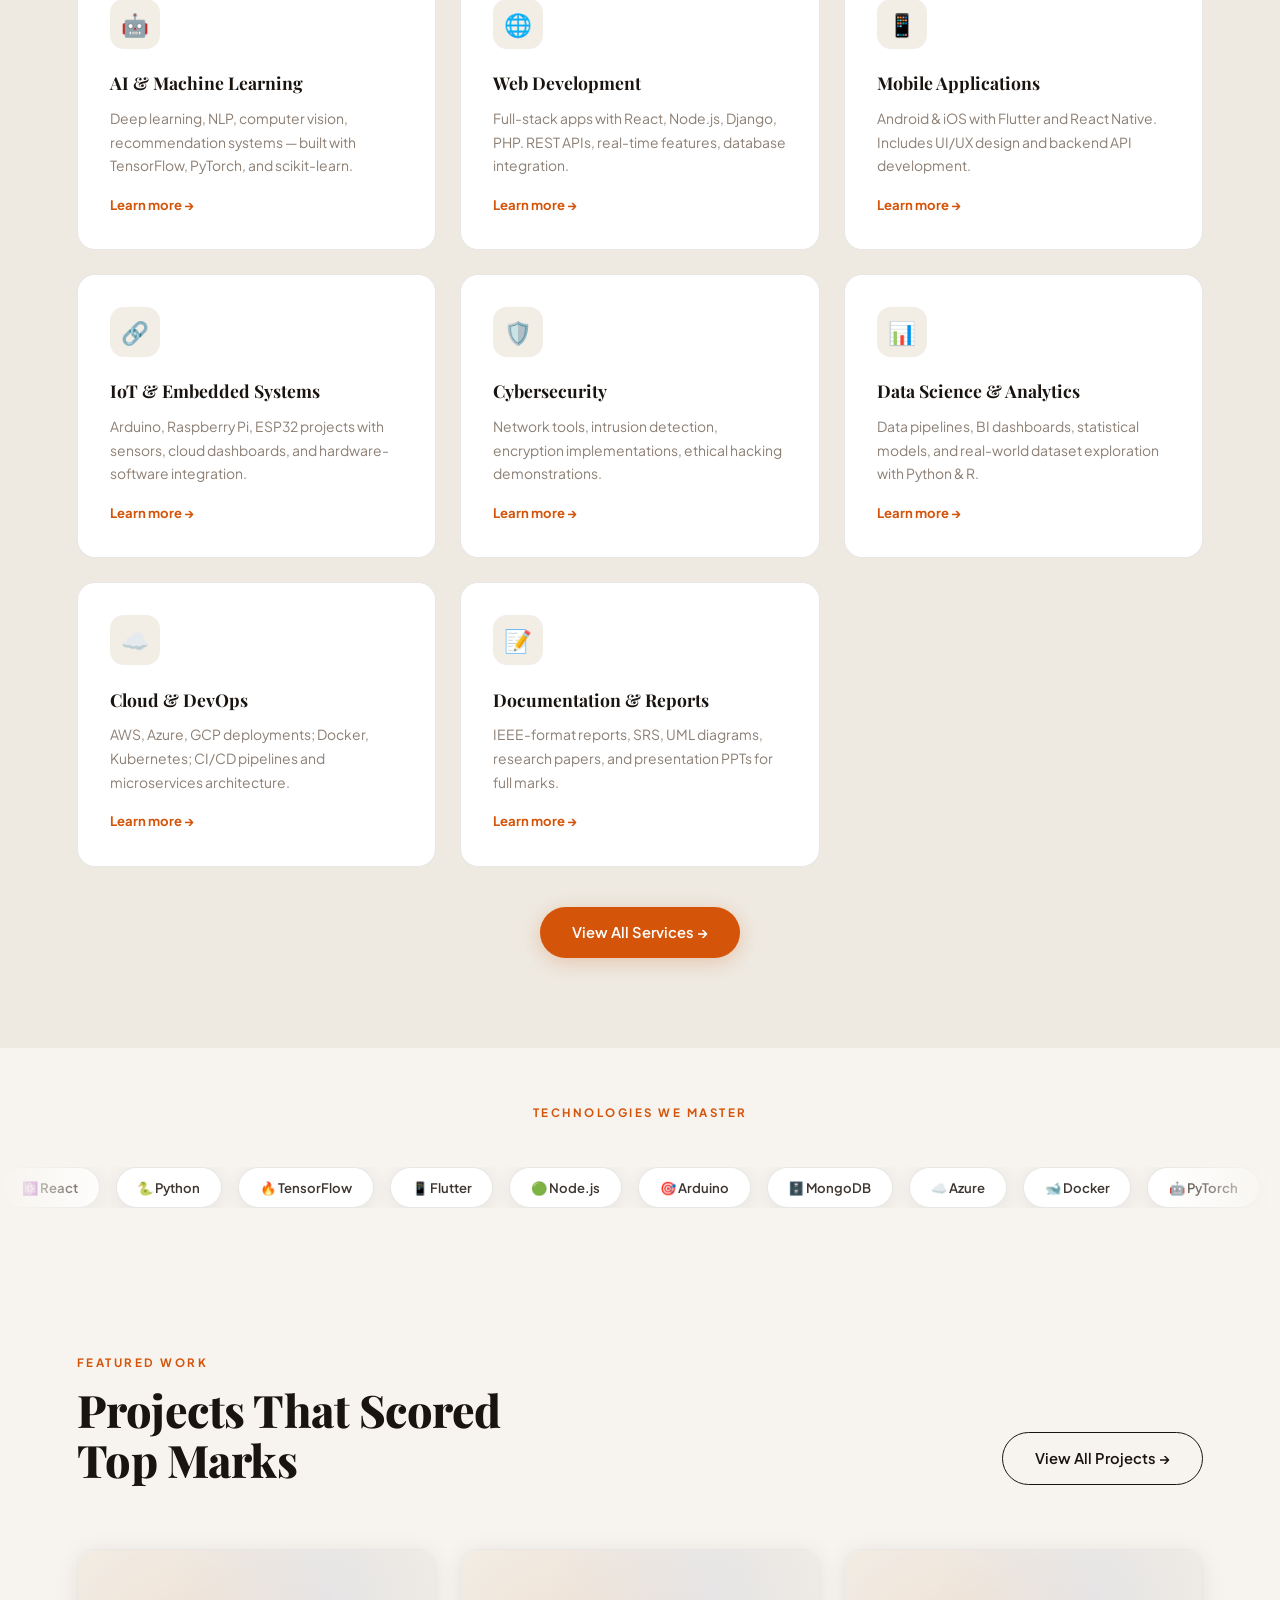
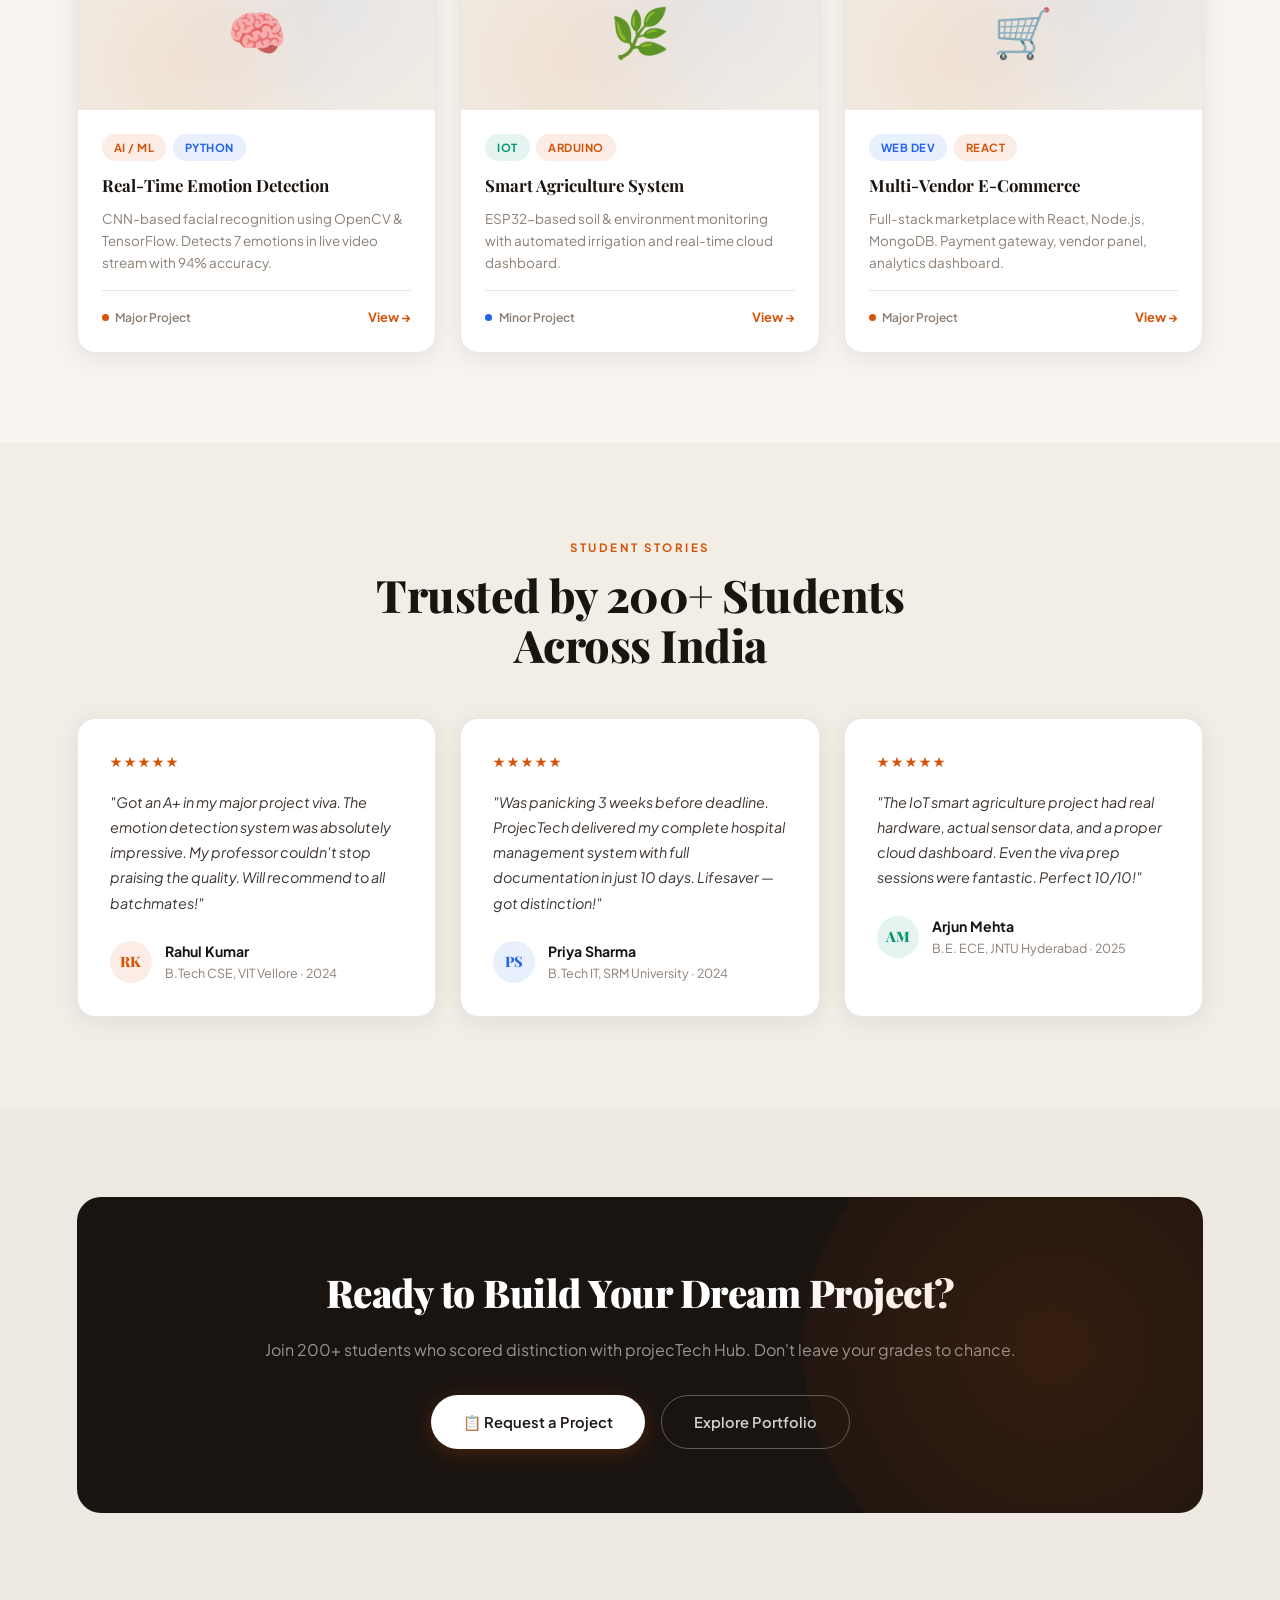
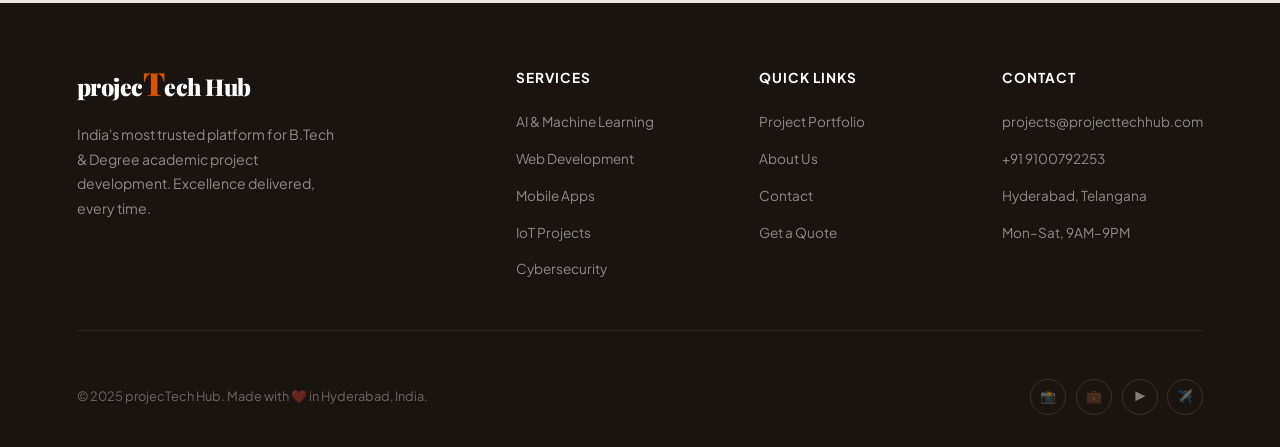
==== commit 9ec20131: "Add files via upload new changes" ====
--- a/index.html
+++ b/index.html
@@ -618,8 +618,8 @@
       <div>
         <h5>Contact</h5>
         <ul>
-          <li><a href="#">projects@projectechhub.in</a></li>
-          <li><a href="#">+91 98765 43210</a></li>
+          <li><a href="mailto:projects@projecttechhub.com">projects@projecttechhub.com</a></li>
+          <li><a href="tel:+919100792253">+91 9100792253</a></li>
           <li><a href="#">Hyderabad, Telangana</a></li>
           <li><a href="#">Mon–Sat, 9AM–9PM</a></li>
         </ul>
